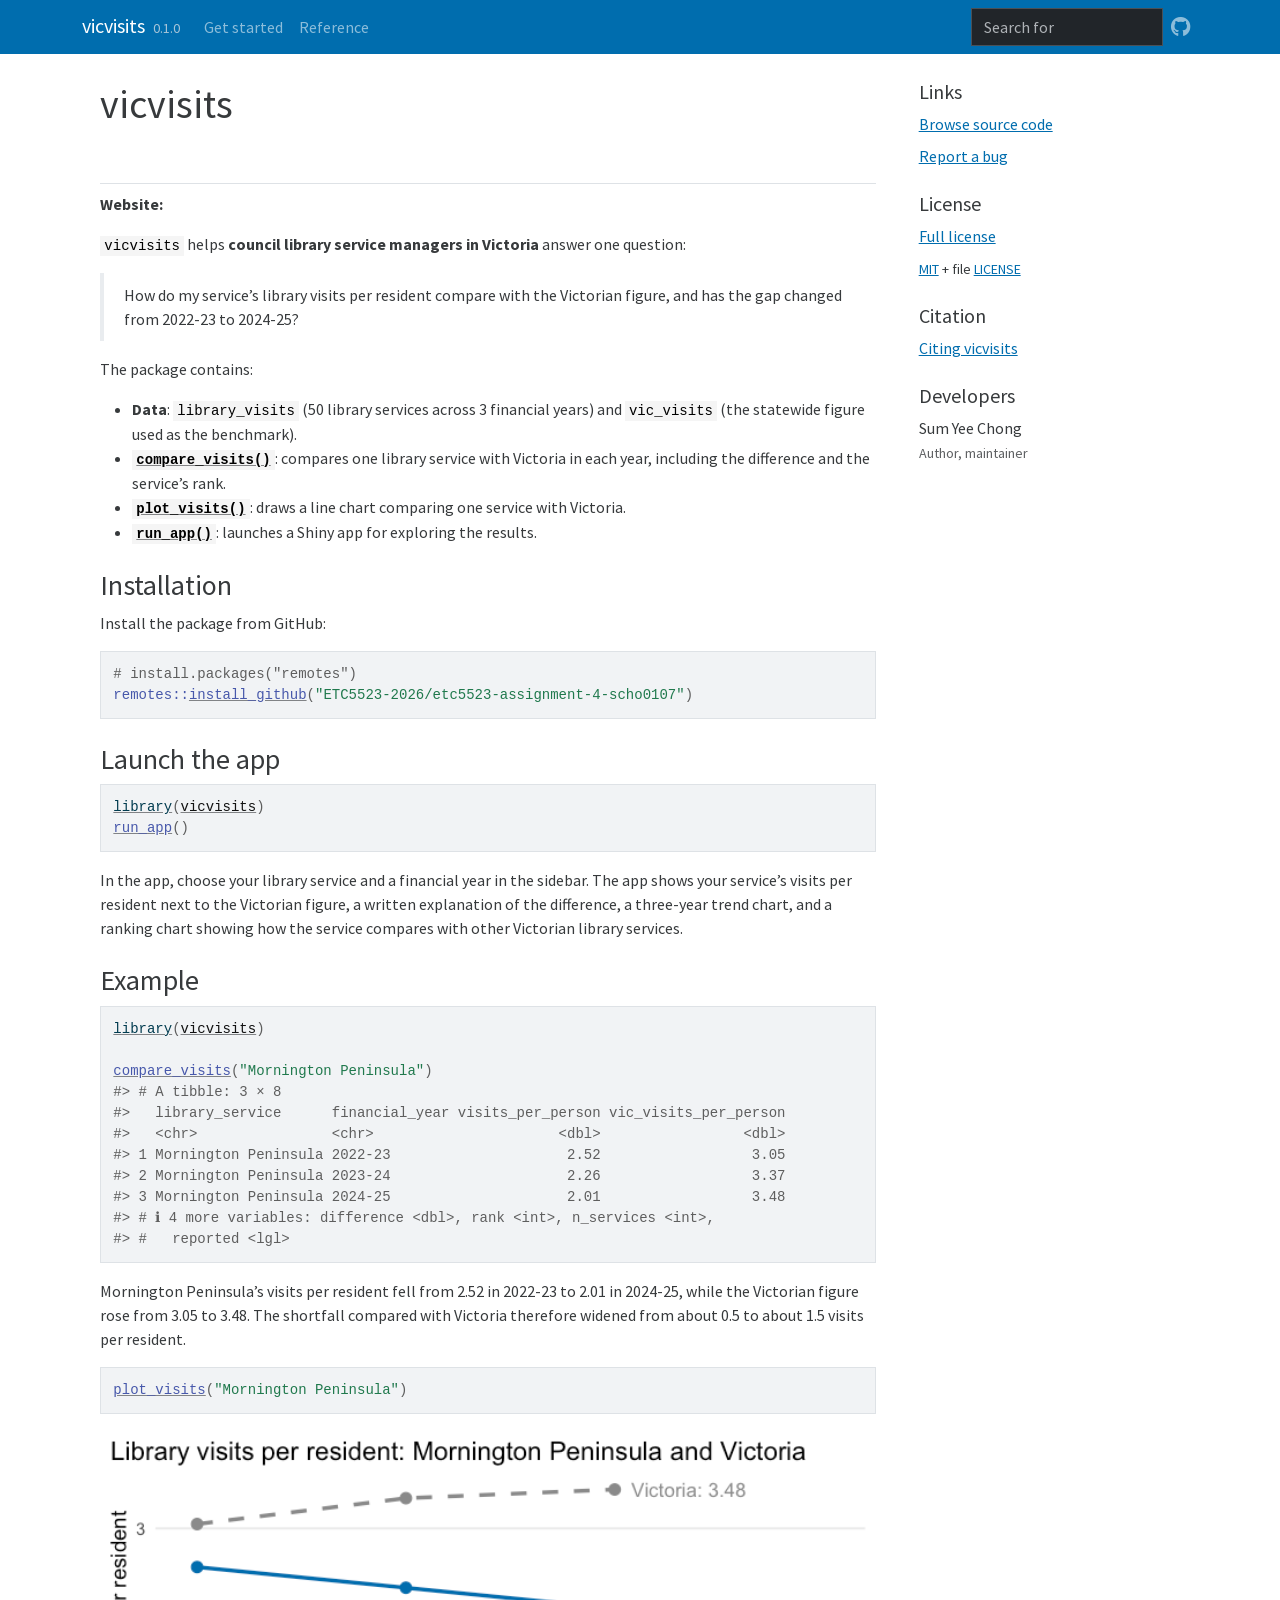
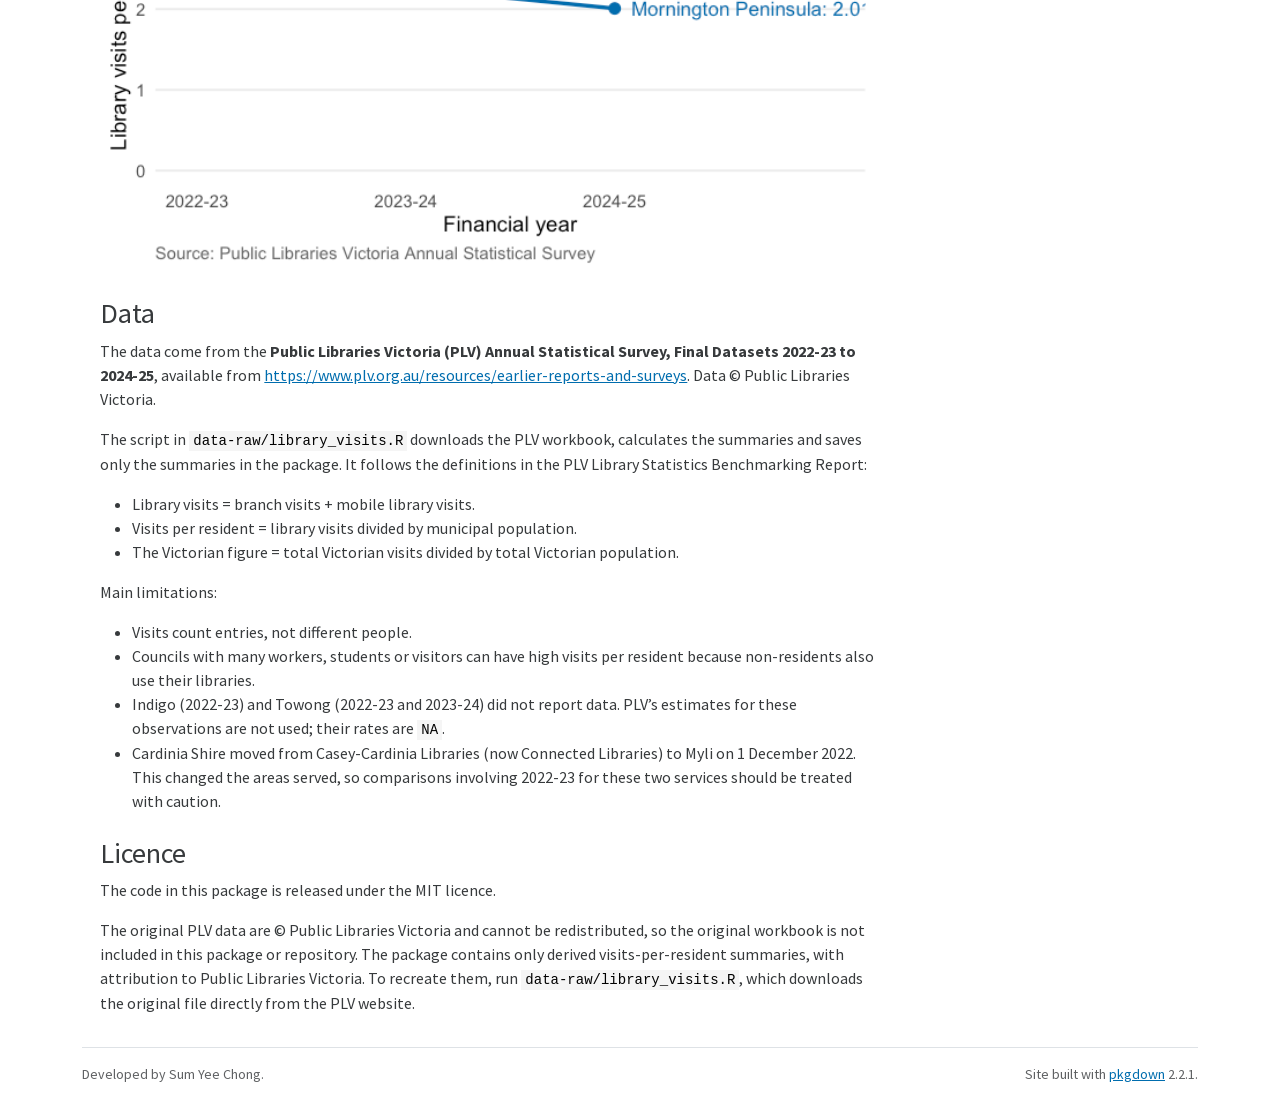
==== docs/index.html @ c09b93eb "Add pkgdown site" ====
<!DOCTYPE html>
<!-- Generated by pkgdown: do not edit by hand --><html lang="en">
<head>
<meta http-equiv="Content-Type" content="text/html; charset=UTF-8">
<meta charset="utf-8">
<meta http-equiv="X-UA-Compatible" content="IE=edge">
<meta name="viewport" content="width=device-width, initial-scale=1, shrink-to-fit=no">
<title>Compare Victorian Public Library Visits per Resident • vicvisits</title>
<script src="deps/jquery-3.6.0/jquery-3.6.0.min.js"></script><meta name="viewport" content="width=device-width, initial-scale=1, shrink-to-fit=no">
<link href="deps/bootstrap-5.3.8/bootstrap.min.css" rel="stylesheet">
<script src="deps/bootstrap-5.3.8/bootstrap.bundle.min.js"></script><link href="deps/font-awesome-6.5.2/css/all.min.css" rel="stylesheet">
<link href="deps/font-awesome-6.5.2/css/v4-shims.min.css" rel="stylesheet">
<script src="deps/headroom-0.11.0/headroom.min.js"></script><script src="deps/headroom-0.11.0/jQuery.headroom.min.js"></script><script src="deps/bootstrap-toc-1.0.1/bootstrap-toc.min.js"></script><script src="deps/clipboard.js-2.0.11/clipboard.min.js"></script><script src="deps/search-1.0.0/autocomplete.jquery.min.js"></script><script src="deps/search-1.0.0/fuse.min.js"></script><script src="deps/search-1.0.0/mark.min.js"></script><!-- pkgdown --><script src="pkgdown.js"></script><meta property="og:title" content="Compare Victorian Public Library Visits per Resident">
<meta name="description" content="Provides tools for comparing public library visits per resident across Victorian library services from 2022-23 to 2024-25. Includes data prepared from the Public Libraries Victoria Annual Statistical Survey, functions for comparing library services with statewide benchmarks, and an interactive Shiny application for exploring results.">
<meta property="og:description" content="Provides tools for comparing public library visits per resident across Victorian library services from 2022-23 to 2024-25. Includes data prepared from the Public Libraries Victoria Annual Statistical Survey, functions for comparing library services with statewide benchmarks, and an interactive Shiny application for exploring results.">
</head>
<body>
    <a href="#main" class="visually-hidden-focusable">Skip to contents</a>


    <nav class="navbar navbar-expand-lg fixed-top bg-primary" data-bs-theme="dark" aria-label="Site navigation"><div class="container">

    <a class="navbar-brand me-2" href="index.html">vicvisits</a>

    <small class="nav-text text-muted me-auto" data-bs-toggle="tooltip" data-bs-placement="bottom" title="">0.1.0</small>


    <button class="navbar-toggler" type="button" data-bs-toggle="collapse" data-bs-target="#navbar" aria-controls="navbar" aria-expanded="false" aria-label="Toggle navigation">
      <span class="navbar-toggler-icon"></span>
    </button>

    <div id="navbar" class="collapse navbar-collapse ms-3">
      <ul class="navbar-nav me-auto">
<li class="nav-item"><a class="nav-link" href="articles/vicvisits.html">Get started</a></li>
<li class="nav-item"><a class="nav-link" href="reference/index.html">Reference</a></li>
      </ul>
<ul class="navbar-nav">
<li class="nav-item"><form class="form-inline" role="search">
 <input class="form-control" type="search" name="search-input" id="search-input" autocomplete="off" aria-label="Search site" placeholder="Search for" data-search-index="search.json">
</form></li>
<li class="nav-item"><a class="external-link nav-link" href="https://github.com/ETC5523-2026/etc5523-assignment-4-scho0107/" aria-label="GitHub"><span class="fa fab fa-github fa-lg"></span></a></li>
      </ul>
</div>


  </div>
</nav><div class="container template-home">
<div class="row">
  <main id="main" class="col-md-9"><div class="section level1">
<div class="page-header"><h1 id="vicvisits">vicvisits<a class="anchor" aria-label="anchor" href="#vicvisits"></a>
</h1></div>
<p><strong>Website:</strong></p>
<p><code>vicvisits</code> helps <strong>council library service managers in Victoria</strong> answer one question:</p>
<blockquote>
<p>How do my service’s library visits per resident compare with the Victorian figure, and has the gap changed from 2022-23 to 2024-25?</p>
</blockquote>
<p>The package contains:</p>
<ul>
<li>
<strong>Data</strong>: <code>library_visits</code> (50 library services across 3 financial years) and <code>vic_visits</code> (the statewide figure used as the benchmark).</li>
<li>
<strong><code><a href="reference/compare_visits.html">compare_visits()</a></code></strong>: compares one library service with Victoria in each year, including the difference and the service’s rank.</li>
<li>
<strong><code><a href="reference/plot_visits.html">plot_visits()</a></code></strong>: draws a line chart comparing one service with Victoria.</li>
<li>
<strong><code><a href="reference/run_app.html">run_app()</a></code></strong>: launches a Shiny app for exploring the results.</li>
</ul>
<div class="section level2">
<h2 id="installation">Installation<a class="anchor" aria-label="anchor" href="#installation"></a>
</h2>
<p>Install the package from GitHub:</p>
<div class="sourceCode" id="cb1"><pre class="downlit sourceCode r">
<code class="sourceCode R"><span><span class="co"># install.packages("remotes")</span></span>
<span><span class="fu">remotes</span><span class="fu">::</span><span class="fu"><a href="https://remotes.r-lib.org/reference/install_github.html" class="external-link">install_github</a></span><span class="op">(</span><span class="st">"ETC5523-2026/etc5523-assignment-4-scho0107"</span><span class="op">)</span></span></code></pre></div>
</div>
<div class="section level2">
<h2 id="launch-the-app">Launch the app<a class="anchor" aria-label="anchor" href="#launch-the-app"></a>
</h2>
<div class="sourceCode" id="cb2"><pre class="downlit sourceCode r">
<code class="sourceCode R"><span><span class="kw"><a href="https://rdrr.io/r/base/library.html" class="external-link">library</a></span><span class="op">(</span><span class="va"><a href="https://github.com/ETC5523-2026/etc5523-assignment-4-scho0107" class="external-link">vicvisits</a></span><span class="op">)</span></span>
<span><span class="fu"><a href="reference/run_app.html">run_app</a></span><span class="op">(</span><span class="op">)</span></span></code></pre></div>
<p>In the app, choose your library service and a financial year in the sidebar. The app shows your service’s visits per resident next to the Victorian figure, a written explanation of the difference, a three-year trend chart, and a ranking chart showing how the service compares with other Victorian library services.</p>
</div>
<div class="section level2">
<h2 id="example">Example<a class="anchor" aria-label="anchor" href="#example"></a>
</h2>
<div class="sourceCode" id="cb3"><pre class="downlit sourceCode r">
<code class="sourceCode R"><span><span class="kw"><a href="https://rdrr.io/r/base/library.html" class="external-link">library</a></span><span class="op">(</span><span class="va"><a href="https://github.com/ETC5523-2026/etc5523-assignment-4-scho0107" class="external-link">vicvisits</a></span><span class="op">)</span></span>
<span></span>
<span><span class="fu"><a href="reference/compare_visits.html">compare_visits</a></span><span class="op">(</span><span class="st">"Mornington Peninsula"</span><span class="op">)</span></span>
<span><span class="co">#&gt; # A tibble: 3 × 8</span></span>
<span><span class="co">#&gt;   library_service      financial_year visits_per_person vic_visits_per_person</span></span>
<span><span class="co">#&gt;   &lt;chr&gt;                &lt;chr&gt;                      &lt;dbl&gt;                 &lt;dbl&gt;</span></span>
<span><span class="co">#&gt; 1 Mornington Peninsula 2022-23                     2.52                  3.05</span></span>
<span><span class="co">#&gt; 2 Mornington Peninsula 2023-24                     2.26                  3.37</span></span>
<span><span class="co">#&gt; 3 Mornington Peninsula 2024-25                     2.01                  3.48</span></span>
<span><span class="co">#&gt; # ℹ 4 more variables: difference &lt;dbl&gt;, rank &lt;int&gt;, n_services &lt;int&gt;,</span></span>
<span><span class="co">#&gt; #   reported &lt;lgl&gt;</span></span></code></pre></div>
<p>Mornington Peninsula’s visits per resident fell from 2.52 in 2022-23 to 2.01 in 2024-25, while the Victorian figure rose from 3.05 to 3.48. The shortfall compared with Victoria therefore widened from about 0.5 to about 1.5 visits per resident.</p>
<div class="sourceCode" id="cb4"><pre class="downlit sourceCode r">
<code class="sourceCode R"><span><span class="fu"><a href="reference/plot_visits.html">plot_visits</a></span><span class="op">(</span><span class="st">"Mornington Peninsula"</span><span class="op">)</span></span></code></pre></div>
<p><img src="reference/figures/README-plot-1.png" alt="Line chart of library visits per resident for Mornington Peninsula and Victoria, 2022-23 to 2024-25." width="100%"></p>
</div>
<div class="section level2">
<h2 id="data">Data<a class="anchor" aria-label="anchor" href="#data"></a>
</h2>
<p>The data come from the <strong>Public Libraries Victoria (PLV) Annual Statistical Survey, Final Datasets 2022-23 to 2024-25</strong>, available from <a href="https://www.plv.org.au/resources/earlier-reports-and-surveys" class="external-link uri">https://www.plv.org.au/resources/earlier-reports-and-surveys</a>. Data © Public Libraries Victoria.</p>
<p>The script in <code>data-raw/library_visits.R</code> downloads the PLV workbook, calculates the summaries and saves only the summaries in the package. It follows the definitions in the PLV Library Statistics Benchmarking Report:</p>
<ul>
<li>Library visits = branch visits + mobile library visits.</li>
<li>Visits per resident = library visits divided by municipal population.</li>
<li>The Victorian figure = total Victorian visits divided by total Victorian population.</li>
</ul>
<p>Main limitations:</p>
<ul>
<li>Visits count entries, not different people.</li>
<li>Councils with many workers, students or visitors can have high visits per resident because non-residents also use their libraries.</li>
<li>Indigo (2022-23) and Towong (2022-23 and 2023-24) did not report data. PLV’s estimates for these observations are not used; their rates are <code>NA</code>.</li>
<li>Cardinia Shire moved from Casey-Cardinia Libraries (now Connected Libraries) to Myli on 1 December 2022. This changed the areas served, so comparisons involving 2022-23 for these two services should be treated with caution.</li>
</ul>
</div>
<div class="section level2">
<h2 id="licence">Licence<a class="anchor" aria-label="anchor" href="#licence"></a>
</h2>
<p>The code in this package is released under the MIT licence.</p>
<p>The original PLV data are © Public Libraries Victoria and cannot be redistributed, so the original workbook is not included in this package or repository. The package contains only derived visits-per-resident summaries, with attribution to Public Libraries Victoria. To recreate them, run <code>data-raw/library_visits.R</code>, which downloads the original file directly from the PLV website.</p>
</div>
</div>
  </main><aside class="col-md-3"><div class="links">
<h2 data-toc-skip>Links</h2>
<ul class="list-unstyled">
<li><a href="https://github.com/ETC5523-2026/etc5523-assignment-4-scho0107/" class="external-link">Browse source code</a></li>
<li><a href="https://github.com/ETC5523-2026/etc5523-assignment-4-scho0107/issues" class="external-link">Report a bug</a></li>
</ul>
</div>

<div class="license">
<h2 data-toc-skip>License</h2>
<ul class="list-unstyled">
<li><a href="LICENSE.html">Full license</a></li>
<li><small><a href="https://opensource.org/licenses/mit-license.php" class="external-link">MIT</a> + file <a href="LICENSE-text.html">LICENSE</a></small></li>
</ul>
</div>


<div class="citation">
<h2 data-toc-skip>Citation</h2>
<ul class="list-unstyled">
<li><a href="authors.html#citation">Citing vicvisits</a></li>
</ul>
</div>

<div class="developers">
<h2 data-toc-skip>Developers</h2>
<ul class="list-unstyled">
<li>Sum Yee Chong <br><small class="roles"> Author, maintainer </small>   </li>
</ul>
</div>



  </aside>
</div>


    <footer><div class="pkgdown-footer-left">
  <p>Developed by Sum Yee Chong.</p>
</div>

<div class="pkgdown-footer-right">
  <p>Site built with <a href="https://pkgdown.r-lib.org/" class="external-link">pkgdown</a> 2.2.1.</p>
</div>

    </footer>
</div>





  </body>
</html>
---- docs/deps/font-awesome-6.5.2/css/v4-shims.min.css ----
/*!
 * Font Awesome Free 6.5.2 by @fontawesome - https://fontawesome.com
 * License - https://fontawesome.com/license/free (Icons: CC BY 4.0, Fonts: SIL OFL 1.1, Code: MIT License)
 * Copyright 2024 Fonticons, Inc.
 */
.fa.fa-glass:before{content:"\f000"}.fa.fa-envelope-o{font-family:"Font Awesome 6 Free";font-weight:400}.fa.fa-envelope-o:before{content:"\f0e0"}.fa.fa-star-o{font-family:"Font Awesome 6 Free";font-weight:400}.fa.fa-star-o:before{content:"\f005"}.fa.fa-close:before,.fa.fa-remove:before{content:"\f00d"}.fa.fa-gear:before{content:"\f013"}.fa.fa-trash-o{font-family:"Font Awesome 6 Free";font-weight:400}.fa.fa-trash-o:before{content:"\f2ed"}.fa.fa-home:before{content:"\f015"}.fa.fa-file-o{font-family:"Font Awesome 6 Free";font-weight:400}.fa.fa-file-o:before{content:"\f15b"}.fa.fa-clock-o{font-family:"Font Awesome 6 Free";font-weight:400}.fa.fa-clock-o:before{content:"\f017"}.fa.fa-arrow-circle-o-down{font-family:"Font Awesome 6 Free";font-weight:400}.fa.fa-arrow-circle-o-down:before{content:"\f358"}.fa.fa-arrow-circle-o-up{font-family:"Font Awesome 6 Free";font-weight:400}.fa.fa-arrow-circle-o-up:before{content:"\f35b"}.fa.fa-play-circle-o{font-family:"Font Awesome 6 Free";font-weight:400}.fa.fa-play-circle-o:before{content:"\f144"}.fa.fa-repeat:before,.fa.fa-rotate-right:before{content:"\f01e"}.fa.fa-refresh:before{content:"\f021"}.fa.fa-list-alt{font-family:"Font Awesome 6 Free";font-weight:400}.fa.fa-list-alt:before{content:"\f022"}.fa.fa-dedent:before{content:"\f03b"}.fa.fa-video-camera:before{content:"\f03d"}.fa.fa-picture-o{font-family:"Font Awesome 6 Free";font-weight:400}.fa.fa-picture-o:before{content:"\f03e"}.fa.fa-photo{font-family:"Font Awesome 6 Free";font-weight:400}.fa.fa-photo:before{content:"\f03e"}.fa.fa-image{font-family:"Font Awesome 6 Free";font-weight:400}.fa.fa-image:before{content:"\f03e"}.fa.fa-map-marker:before{content:"\f3c5"}.fa.fa-pencil-square-o{font-family:"Font Awesome 6 Free";font-weight:400}.fa.fa-pencil-square-o:before{content:"\f044"}.fa.fa-edit{font-family:"Font Awesome 6 Free";font-weight:400}.fa.fa-edit:before{content:"\f044"}.fa.fa-share-square-o:before{content:"\f14d"}.fa.fa-check-square-o{font-family:"Font Awesome 6 Free";font-weight:400}.fa.fa-check-square-o:before{content:"\f14a"}.fa.fa-arrows:before{content:"\f0b2"}.fa.fa-times-circle-o{font-family:"Font Awesome 6 Free";font-weight:400}.fa.fa-times-circle-o:before{content:"\f057"}.fa.fa-check-circle-o{font-family:"Font Awesome 6 Free";font-weight:400}.fa.fa-check-circle-o:before{content:"\f058"}.fa.fa-mail-forward:before{content:"\f064"}.fa.fa-expand:before{content:"\f424"}.fa.fa-compress:before{content:"\f422"}.fa.fa-eye,.fa.fa-eye-slash{font-family:"Font Awesome 6 Free";font-weight:400}.fa.fa-warning:before{content:"\f071"}.fa.fa-calendar:before{content:"\f073"}.fa.fa-arrows-v:before{content:"\f338"}.fa.fa-arrows-h:before{content:"\f337"}.fa.fa-bar-chart-o:before,.fa.fa-bar-chart:before{content:"\e0e3"}.fa.fa-twitter-square{font-family:"Font Awesome 6 Brands";font-weight:400}.fa.fa-twitter-square:before{content:"\f081"}.fa.fa-facebook-square{font-family:"Font Awesome 6 Brands";font-weight:400}.fa.fa-facebook-square:before{content:"\f082"}.fa.fa-gears:before{content:"\f085"}.fa.fa-thumbs-o-up{font-family:"Font Awesome 6 Free";font-weight:400}.fa.fa-thumbs-o-up:before{content:"\f164"}.fa.fa-thumbs-o-down{font-family:"Font Awesome 6 Free";font-weight:400}.fa.fa-thumbs-o-down:before{content:"\f165"}.fa.fa-heart-o{font-family:"Font Awesome 6 Free";font-weight:400}.fa.fa-heart-o:before{content:"\f004"}.fa.fa-sign-out:before{content:"\f2f5"}.fa.fa-linkedin-square{font-family:"Font Awesome 6 Brands";font-weight:400}.fa.fa-linkedin-square:before{content:"\f08c"}.fa.fa-thumb-tack:before{content:"\f08d"}.fa.fa-external-link:before{content:"\f35d"}.fa.fa-sign-in:before{content:"\f2f6"}.fa.fa-github-square{font-family:"Font Awesome 6 Brands";font-weight:400}.fa.fa-github-square:before{content:"\f092"}.fa.fa-lemon-o{font-family:"Font Awesome 6 Free";font-weight:400}.fa.fa-lemon-o:before{content:"\f094"}.fa.fa-square-o{font-family:"Font Awesome 6 Free";font-weight:400}.fa.fa-square-o:before{content:"\f0c8"}.fa.fa-bookmark-o{font-family:"Font Awesome 6 Free";font-weight:400}.fa.fa-bookmark-o:before{content:"\f02e"}.fa.fa-facebook,.fa.fa-twitter{font-family:"Font Awesome 6 Brands";font-weight:400}.fa.fa-facebook:before{content:"\f39e"}.fa.fa-facebook-f{font-family:"Font Awesome 6 Brands";font-weight:400}.fa.fa-facebook-f:before{content:"\f39e"}.fa.fa-github{font-family:"Font Awesome 6 Brands";font-weight:400}.fa.fa-credit-card{font-family:"Font Awesome 6 Free";font-weight:400}.fa.fa-feed:before{content:"\f09e"}.fa.fa-hdd-o{font-family:"Font Awesome 6 Free";font-weight:400}.fa.fa-hdd-o:before{content:"\f0a0"}.fa.fa-hand-o-right{font-family:"Font Awesome 6 Free";font-weight:400}.fa.fa-hand-o-right:before{content:"\f0a4"}.fa.fa-hand-o-left{font-family:"Font Awesome 6 Free";font-weight:400}.fa.fa-hand-o-left:before{content:"\f0a5"}.fa.fa-hand-o-up{font-family:"Font Awesome 6 Free";font-weight:400}.fa.fa-hand-o-up:before{content:"\f0a6"}.fa.fa-hand-o-down{font-family:"Font Awesome 6 Free";font-weight:400}.fa.fa-hand-o-down:before{content:"\f0a7"}.fa.fa-globe:before{content:"\f57d"}.fa.fa-tasks:before{content:"\f828"}.fa.fa-arrows-alt:before{content:"\f31e"}.fa.fa-group:before{content:"\f0c0"}.fa.fa-chain:before{content:"\f0c1"}.fa.fa-cut:before{content:"\f0c4"}.fa.fa-files-o{font-family:"Font Awesome 6 Free";font-weight:400}.fa.fa-files-o:before{content:"\f0c5"}.fa.fa-floppy-o{font-family:"Font Awesome 6 Free";font-weight:400}.fa.fa-floppy-o:before{content:"\f0c7"}.fa.fa-save{font-family:"Font Awesome 6 Free";font-weight:400}.fa.fa-save:before{content:"\f0c7"}.fa.fa-navicon:before,.fa.fa-reorder:before{content:"\f0c9"}.fa.fa-magic:before{content:"\e2ca"}.fa.fa-pinterest,.fa.fa-pinterest-square{font-family:"Font Awesome 6 Brands";font-weight:400}.fa.fa-pinterest-square:before{content:"\f0d3"}.fa.fa-google-plus-square{font-family:"Font Awesome 6 Brands";font-weight:400}.fa.fa-google-plus-square:before{content:"\f0d4"}.fa.fa-google-plus{font-family:"Font Awesome 6 Brands";font-weight:400}.fa.fa-google-plus:before{content:"\f0d5"}.fa.fa-money:before{content:"\f3d1"}.fa.fa-unsorted:before{content:"\f0dc"}.fa.fa-sort-desc:before{content:"\f0dd"}.fa.fa-sort-asc:before{content:"\f0de"}.fa.fa-linkedin{font-family:"Font Awesome 6 Brands";font-weight:400}.fa.fa-linkedin:before{content:"\f0e1"}.fa.fa-rotate-left:before{content:"\f0e2"}.fa.fa-legal:before{content:"\f0e3"}.fa.fa-dashboard:before,.fa.fa-tachometer:before{content:"\f625"}.fa.fa-comment-o{font-family:"Font Awesome 6 Free";font-weight:400}.fa.fa-comment-o:before{content:"\f075"}.fa.fa-comments-o{font-family:"Font Awesome 6 Free";font-weight:400}.fa.fa-comments-o:before{content:"\f086"}.fa.fa-flash:before{content:"\f0e7"}.fa.fa-clipboard:before{content:"\f0ea"}.fa.fa-lightbulb-o{font-family:"Font Awesome 6 Free";font-weight:400}.fa.fa-lightbulb-o:before{content:"\f0eb"}.fa.fa-exchange:before{content:"\f362"}.fa.fa-cloud-download:before{content:"\f0ed"}.fa.fa-cloud-upload:before{content:"\f0ee"}.fa.fa-bell-o{font-family:"Font Awesome 6 Free";font-weight:400}.fa.fa-bell-o:before{content:"\f0f3"}.fa.fa-cutlery:before{content:"\f2e7"}.fa.fa-file-text-o{font-family:"Font Awesome 6 Free";font-weight:400}.fa.fa-file-text-o:before{content:"\f15c"}.fa.fa-building-o{font-family:"Font Awesome 6 Free";font-weight:400}.fa.fa-building-o:before{content:"\f1ad"}.fa.fa-hospital-o{font-family:"Font Awesome 6 Free";font-weight:400}.fa.fa-hospital-o:before{content:"\f0f8"}.fa.fa-tablet:before{content:"\f3fa"}.fa.fa-mobile-phone:before,.fa.fa-mobile:before{content:"\f3cd"}.fa.fa-circle-o{font-family:"Font Awesome 6 Free";font-weight:400}.fa.fa-circle-o:before{content:"\f111"}.fa.fa-mail-reply:before{content:"\f3e5"}.fa.fa-github-alt{font-family:"Font Awesome 6 Brands";font-weight:400}.fa.fa-folder-o{font-family:"Font Awesome 6 Free";font-weight:400}.fa.fa-folder-o:before{content:"\f07b"}.fa.fa-folder-open-o{font-family:"Font Awesome 6 Free";font-weight:400}.fa.fa-folder-open-o:before{content:"\f07c"}.fa.fa-smile-o{font-family:"Font Awesome 6 Free";font-weight:400}.fa.fa-smile-o:before{content:"\f118"}.fa.fa-frown-o{font-family:"Font Awesome 6 Free";font-weight:400}.fa.fa-frown-o:before{content:"\f119"}.fa.fa-meh-o{font-family:"Font Awesome 6 Free";font-weight:400}.fa.fa-meh-o:before{content:"\f11a"}.fa.fa-keyboard-o{font-family:"Font Awesome 6 Free";font-weight:400}.fa.fa-keyboard-o:before{content:"\f11c"}.fa.fa-flag-o{font-family:"Font Awesome 6 Free";font-weight:400}.fa.fa-flag-o:before{content:"\f024"}.fa.fa-mail-reply-all:before{content:"\f122"}.fa.fa-star-half-o{font-family:"Font Awesome 6 Free";font-weight:400}.fa.fa-star-half-o:before{content:"\f5c0"}.fa.fa-star-half-empty{font-family:"Font Awesome 6 Free";font-weight:400}.fa.fa-star-half-empty:before{content:"\f5c0"}.fa.fa-star-half-full{font-family:"Font Awesome 6 Free";font-weight:400}.fa.fa-star-half-full:before{content:"\f5c0"}.fa.fa-code-fork:before{content:"\f126"}.fa.fa-chain-broken:before,.fa.fa-unlink:before{content:"\f127"}.fa.fa-calendar-o{font-family:"Font Awesome 6 Free";font-weight:400}.fa.fa-calendar-o:before{content:"\f133"}.fa.fa-css3,.fa.fa-html5,.fa.fa-maxcdn{font-family:"Font Awesome 6 Brands";font-weight:400}.fa.fa-unlock-alt:before{content:"\f09c"}.fa.fa-minus-square-o{font-family:"Font Awesome 6 Free";font-weight:400}.fa.fa-minus-square-o:before{content:"\f146"}.fa.fa-level-up:before{content:"\f3bf"}.fa.fa-level-down:before{content:"\f3be"}.fa.fa-pencil-square:before{content:"\f14b"}.fa.fa-external-link-square:before{content:"\f360"}.fa.fa-compass{font-family:"Font Awesome 6 Free";font-weight:400}.fa.fa-caret-square-o-down{font-family:"Font Awesome 6 Free";font-weight:400}.fa.fa-caret-square-o-down:before{content:"\f150"}.fa.fa-toggle-down{font-family:"Font Awesome 6 Free";font-weight:400}.fa.fa-toggle-down:before{content:"\f150"}.fa.fa-caret-square-o-up{font-family:"Font Awesome 6 Free";font-weight:400}.fa.fa-caret-square-o-up:before{content:"\f151"}.fa.fa-toggle-up{font-family:"Font Awesome 6 Free";font-weight:400}.fa.fa-toggle-up:before{content:"\f151"}.fa.fa-caret-square-o-right{font-family:"Font Awesome 6 Free";font-weight:400}.fa.fa-caret-square-o-right:before{content:"\f152"}.fa.fa-toggle-right{font-family:"Font Awesome 6 Free";font-weight:400}.fa.fa-toggle-right:before{content:"\f152"}.fa.fa-eur:before,.fa.fa-euro:before{content:"\f153"}.fa.fa-gbp:before{content:"\f154"}.fa.fa-dollar:before,.fa.fa-usd:before{content:"\24"}.fa.fa-inr:before,.fa.fa-rupee:before{content:"\e1bc"}.fa.fa-cny:before,.fa.fa-jpy:before,.fa.fa-rmb:before,.fa.fa-yen:before{content:"\f157"}.fa.fa-rouble:before,.fa.fa-rub:before,.fa.fa-ruble:before{content:"\f158"}.fa.fa-krw:before,.fa.fa-won:before{content:"\f159"}.fa.fa-bitcoin,.fa.fa-btc{font-family:"Font Awesome 6 Brands";font-weight:400}.fa.fa-bitcoin:before{content:"\f15a"}.fa.fa-file-text:before{content:"\f15c"}.fa.fa-sort-alpha-asc:before{content:"\f15d"}.fa.fa-sort-alpha-desc:before{content:"\f881"}.fa.fa-sort-amount-asc:before{content:"\f884"}.fa.fa-sort-amount-desc:before{content:"\f160"}.fa.fa-sort-numeric-asc:before{content:"\f162"}.fa.fa-sort-numeric-desc:before{content:"\f886"}.fa.fa-youtube-square{font-family:"Font Awesome 6 Brands";font-weight:400}.fa.fa-youtube-square:before{content:"\f431"}.fa.fa-xing,.fa.fa-xing-square,.fa.fa-youtube{font-family:"Font Awesome 6 Brands";font-weight:400}.fa.fa-xing-square:before{content:"\f169"}.fa.fa-youtube-play{font-family:"Font Awesome 6 Brands";font-weight:400}.fa.fa-youtube-play:before{content:"\f167"}.fa.fa-adn,.fa.fa-bitbucket,.fa.fa-bitbucket-square,.fa.fa-dropbox,.fa.fa-flickr,.fa.fa-instagram,.fa.fa-stack-overflow{font-family:"Font Awesome 6 Brands";font-weight:400}.fa.fa-bitbucket-square:before{content:"\f171"}.fa.fa-tumblr,.fa.fa-tumblr-square{font-family:"Font Awesome 6 Brands";font-weight:400}.fa.fa-tumblr-square:before{content:"\f174"}.fa.fa-long-arrow-down:before{content:"\f309"}.fa.fa-long-arrow-up:before{content:"\f30c"}.fa.fa-long-arrow-left:before{content:"\f30a"}.fa.fa-long-arrow-right:before{content:"\f30b"}.fa.fa-android,.fa.fa-apple,.fa.fa-dribbble,.fa.fa-foursquare,.fa.fa-gittip,.fa.fa-gratipay,.fa.fa-linux,.fa.fa-skype,.fa.fa-trello,.fa.fa-windows{font-family:"Font Awesome 6 Brands";font-weight:400}.fa.fa-gittip:before{content:"\f184"}.fa.fa-sun-o{font-family:"Font Awesome 6 Free";font-weight:400}.fa.fa-sun-o:before{content:"\f185"}.fa.fa-moon-o{font-family:"Font Awesome 6 Free";font-weight:400}.fa.fa-moon-o:before{content:"\f186"}.fa.fa-pagelines,.fa.fa-renren,.fa.fa-stack-exchange,.fa.fa-vk,.fa.fa-weibo{font-family:"Font Awesome 6 Brands";font-weight:400}.fa.fa-arrow-circle-o-right{font-family:"Font Awesome 6 Free";font-weight:400}.fa.fa-arrow-circle-o-right:before{content:"\f35a"}.fa.fa-arrow-circle-o-left{font-family:"Font Awesome 6 Free";font-weight:400}.fa.fa-arrow-circle-o-left:before{content:"\f359"}.fa.fa-caret-square-o-left{font-family:"Font Awesome 6 Free";font-weight:400}.fa.fa-caret-square-o-left:before{content:"\f191"}.fa.fa-toggle-left{font-family:"Font Awesome 6 Free";font-weight:400}.fa.fa-toggle-left:before{content:"\f191"}.fa.fa-dot-circle-o{font-family:"Font Awesome 6 Free";font-weight:400}.fa.fa-dot-circle-o:before{content:"\f192"}.fa.fa-vimeo-square{font-family:"Font Awesome 6 Brands";font-weight:400}.fa.fa-vimeo-square:before{content:"\f194"}.fa.fa-try:before,.fa.fa-turkish-lira:before{content:"\e2bb"}.fa.fa-plus-square-o{font-family:"Font Awesome 6 Free";font-weight:400}.fa.fa-plus-square-o:before{content:"\f0fe"}.fa.fa-openid,.fa.fa-slack,.fa.fa-wordpress{font-family:"Font Awesome 6 Brands";font-weight:400}.fa.fa-bank:before,.fa.fa-institution:before{content:"\f19c"}.fa.fa-mortar-board:before{content:"\f19d"}.fa.fa-google,.fa.fa-reddit,.fa.fa-reddit-square,.fa.fa-yahoo{font-family:"Font Awesome 6 Brands";font-weight:400}.fa.fa-reddit-square:before{content:"\f1a2"}.fa.fa-behance,.fa.fa-behance-square,.fa.fa-delicious,.fa.fa-digg,.fa.fa-drupal,.fa.fa-joomla,.fa.fa-pied-piper-alt,.fa.fa-pied-piper-pp,.fa.fa-stumbleupon,.fa.fa-stumbleupon-circle{font-family:"Font Awesome 6 Brands";font-weight:400}.fa.fa-behance-square:before{content:"\f1b5"}.fa.fa-steam,.fa.fa-steam-square{font-family:"Font Awesome 6 Brands";font-weight:400}.fa.fa-steam-square:before{content:"\f1b7"}.fa.fa-automobile:before{content:"\f1b9"}.fa.fa-cab:before{content:"\f1ba"}.fa.fa-deviantart,.fa.fa-soundcloud,.fa.fa-spotify{font-family:"Font Awesome 6 Brands";font-weight:400}.fa.fa-file-pdf-o{font-family:"Font Awesome 6 Free";font-weight:400}.fa.fa-file-pdf-o:before{content:"\f1c1"}.fa.fa-file-word-o{font-family:"Font Awesome 6 Free";font-weight:400}.fa.fa-file-word-o:before{content:"\f1c2"}.fa.fa-file-excel-o{font-family:"Font Awesome 6 Free";font-weight:400}.fa.fa-file-excel-o:before{content:"\f1c3"}.fa.fa-file-powerpoint-o{font-family:"Font Awesome 6 Free";font-weight:400}.fa.fa-file-powerpoint-o:before{content:"\f1c4"}.fa.fa-file-image-o{font-family:"Font Awesome 6 Free";font-weight:400}.fa.fa-file-image-o:before{content:"\f1c5"}.fa.fa-file-photo-o{font-family:"Font Awesome 6 Free";font-weight:400}.fa.fa-file-photo-o:before{content:"\f1c5"}.fa.fa-file-picture-o{font-family:"Font Awesome 6 Free";font-weight:400}.fa.fa-file-picture-o:before{content:"\f1c5"}.fa.fa-file-archive-o{font-family:"Font Awesome 6 Free";font-weight:400}.fa.fa-file-archive-o:before{content:"\f1c6"}.fa.fa-file-zip-o{font-family:"Font Awesome 6 Free";font-weight:400}.fa.fa-file-zip-o:before{content:"\f1c6"}.fa.fa-file-audio-o{font-family:"Font Awesome 6 Free";font-weight:400}.fa.fa-file-audio-o:before{content:"\f1c7"}.fa.fa-file-sound-o{font-family:"Font Awesome 6 Free";font-weight:400}.fa.fa-file-sound-o:before{content:"\f1c7"}.fa.fa-file-video-o{font-family:"Font Awesome 6 Free";font-weight:400}.fa.fa-file-video-o:before{content:"\f1c8"}.fa.fa-file-movie-o{font-family:"Font Awesome 6 Free";font-weight:400}.fa.fa-file-movie-o:before{content:"\f1c8"}.fa.fa-file-code-o{font-family:"Font Awesome 6 Free";font-weight:400}.fa.fa-file-code-o:before{content:"\f1c9"}.fa.fa-codepen,.fa.fa-jsfiddle,.fa.fa-vine{font-family:"Font Awesome 6 Brands";font-weight:400}.fa.fa-life-bouy:before,.fa.fa-life-buoy:before,.fa.fa-life-saver:before,.fa.fa-support:before{content:"\f1cd"}.fa.fa-circle-o-notch:before{content:"\f1ce"}.fa.fa-ra,.fa.fa-rebel{font-family:"Font Awesome 6 Brands";font-weight:400}.fa.fa-ra:before{content:"\f1d0"}.fa.fa-resistance{font-family:"Font Awesome 6 Brands";font-weight:400}.fa.fa-resistance:before{content:"\f1d0"}.fa.fa-empire,.fa.fa-ge{font-family:"Font Awesome 6 Brands";font-weight:400}.fa.fa-ge:before{content:"\f1d1"}.fa.fa-git-square{font-family:"Font Awesome 6 Brands";font-weight:400}.fa.fa-git-square:before{content:"\f1d2"}.fa.fa-git,.fa.fa-hacker-news,.fa.fa-y-combinator-square{font-family:"Font Awesome 6 Brands";font-weight:400}.fa.fa-y-combinator-square:before{content:"\f1d4"}.fa.fa-yc-square{font-family:"Font Awesome 6 Brands";font-weight:400}.fa.fa-yc-square:before{content:"\f1d4"}.fa.fa-qq,.fa.fa-tencent-weibo,.fa.fa-wechat,.fa.fa-weixin{font-family:"Font Awesome 6 Brands";font-weight:400}.fa.fa-wechat:before{content:"\f1d7"}.fa.fa-send:before{content:"\f1d8"}.fa.fa-paper-plane-o{font-family:"Font Awesome 6 Free";font-weight:400}.fa.fa-paper-plane-o:before{content:"\f1d8"}.fa.fa-send-o{font-family:"Font Awesome 6 Free";font-weight:400}.fa.fa-send-o:before{content:"\f1d8"}.fa.fa-circle-thin{font-family:"Font Awesome 6 Free";font-weight:400}.fa.fa-circle-thin:before{content:"\f111"}.fa.fa-header:before{content:"\f1dc"}.fa.fa-futbol-o{font-family:"Font Awesome 6 Free";font-weight:400}.fa.fa-futbol-o:before{content:"\f1e3"}.fa.fa-soccer-ball-o{font-family:"Font Awesome 6 Free";font-weight:400}.fa.fa-soccer-ball-o:before{content:"\f1e3"}.fa.fa-slideshare,.fa.fa-twitch,.fa.fa-yelp{font-family:"Font Awesome 6 Brands";font-weight:400}.fa.fa-newspaper-o{font-family:"Font Awesome 6 Free";font-weight:400}.fa.fa-newspaper-o:before{content:"\f1ea"}.fa.fa-cc-amex,.fa.fa-cc-discover,.fa.fa-cc-mastercard,.fa.fa-cc-paypal,.fa.fa-cc-stripe,.fa.fa-cc-visa,.fa.fa-google-wallet,.fa.fa-paypal{font-family:"Font Awesome 6 Brands";font-weight:400}.fa.fa-bell-slash-o{font-family:"Font Awesome 6 Free";font-weight:400}.fa.fa-bell-slash-o:before{content:"\f1f6"}.fa.fa-trash:before{content:"\f2ed"}.fa.fa-copyright{font-family:"Font Awesome 6 Free";font-weight:400}.fa.fa-eyedropper:before{content:"\f1fb"}.fa.fa-area-chart:before{content:"\f1fe"}.fa.fa-pie-chart:before{content:"\f200"}.fa.fa-line-chart:before{content:"\f201"}.fa.fa-lastfm,.fa.fa-lastfm-square{font-family:"Font Awesome 6 Brands";font-weight:400}.fa.fa-lastfm-square:before{content:"\f203"}.fa.fa-angellist,.fa.fa-ioxhost{font-family:"Font Awesome 6 Brands";font-weight:400}.fa.fa-cc{font-family:"Font Awesome 6 Free";font-weight:400}.fa.fa-cc:before{content:"\f20a"}.fa.fa-ils:before,.fa.fa-shekel:before,.fa.fa-sheqel:before{content:"\f20b"}.fa.fa-buysellads,.fa.fa-connectdevelop,.fa.fa-dashcube,.fa.fa-forumbee,.fa.fa-leanpub,.fa.fa-sellsy,.fa.fa-shirtsinbulk,.fa.fa-simplybuilt,.fa.fa-skyatlas{font-family:"Font Awesome 6 Brands";font-weight:400}.fa.fa-diamond{font-family:"Font Awesome 6 Free";font-weight:400}.fa.fa-diamond:before{content:"\f3a5"}.fa.fa-intersex:before,.fa.fa-transgender:before{content:"\f224"}.fa.fa-transgender-alt:before{content:"\f225"}.fa.fa-facebook-official{font-family:"Font Awesome 6 Brands";font-weight:400}.fa.fa-facebook-official:before{content:"\f09a"}.fa.fa-pinterest-p,.fa.fa-whatsapp{font-family:"Font Awesome 6 Brands";font-weight:400}.fa.fa-hotel:before{content:"\f236"}.fa.fa-medium,.fa.fa-viacoin,.fa.fa-y-combinator,.fa.fa-yc{font-family:"Font Awesome 6 Brands";font-weight:400}.fa.fa-yc:before{content:"\f23b"}.fa.fa-expeditedssl,.fa.fa-opencart,.fa.fa-optin-monster{font-family:"Font Awesome 6 Brands";font-weight:400}.fa.fa-battery-4:before,.fa.fa-battery:before{content:"\f240"}.fa.fa-battery-3:before{content:"\f241"}.fa.fa-battery-2:before{content:"\f242"}.fa.fa-battery-1:before{content:"\f243"}.fa.fa-battery-0:before{content:"\f244"}.fa.fa-object-group,.fa.fa-object-ungroup,.fa.fa-sticky-note-o{font-family:"Font Awesome 6 Free";font-weight:400}.fa.fa-sticky-note-o:before{content:"\f249"}.fa.fa-cc-diners-club,.fa.fa-cc-jcb{font-family:"Font Awesome 6 Brands";font-weight:400}.fa.fa-clone{font-family:"Font Awesome 6 Free";font-weight:400}.fa.fa-hourglass-o:before{content:"\f254"}.fa.fa-hourglass-1:before{content:"\f251"}.fa.fa-hourglass-2:before{content:"\f252"}.fa.fa-hourglass-3:before{content:"\f253"}.fa.fa-hand-rock-o{font-family:"Font Awesome 6 Free";font-weight:400}.fa.fa-hand-rock-o:before{content:"\f255"}.fa.fa-hand-grab-o{font-family:"Font Awesome 6 Free";font-weight:400}.fa.fa-hand-grab-o:before{content:"\f255"}.fa.fa-hand-paper-o{font-family:"Font Awesome 6 Free";font-weight:400}.fa.fa-hand-paper-o:before{content:"\f256"}.fa.fa-hand-stop-o{font-family:"Font Awesome 6 Free";font-weight:400}.fa.fa-hand-stop-o:before{content:"\f256"}.fa.fa-hand-scissors-o{font-family:"Font Awesome 6 Free";font-weight:400}.fa.fa-hand-scissors-o:before{content:"\f257"}.fa.fa-hand-lizard-o{font-family:"Font Awesome 6 Free";font-weight:400}.fa.fa-hand-lizard-o:before{content:"\f258"}.fa.fa-hand-spock-o{font-family:"Font Awesome 6 Free";font-weight:400}.fa.fa-hand-spock-o:before{content:"\f259"}.fa.fa-hand-pointer-o{font-family:"Font Awesome 6 Free";font-weight:400}.fa.fa-hand-pointer-o:before{content:"\f25a"}.fa.fa-hand-peace-o{font-family:"Font Awesome 6 Free";font-weight:400}.fa.fa-hand-peace-o:before{content:"\f25b"}.fa.fa-registered{font-family:"Font Awesome 6 Free";font-weight:400}.fa.fa-creative-commons,.fa.fa-gg,.fa.fa-gg-circle,.fa.fa-odnoklassniki,.fa.fa-odnoklassniki-square{font-family:"Font Awesome 6 Brands";font-weight:400}.fa.fa-odnoklassniki-square:before{content:"\f264"}.fa.fa-chrome,.fa.fa-firefox,.fa.fa-get-pocket,.fa.fa-internet-explorer,.fa.fa-opera,.fa.fa-safari,.fa.fa-wikipedia-w{font-family:"Font Awesome 6 Brands";font-weight:400}.fa.fa-television:before{content:"\f26c"}.fa.fa-500px,.fa.fa-amazon,.fa.fa-contao{font-family:"Font Awesome 6 Brands";font-weight:400}.fa.fa-calendar-plus-o{font-family:"Font Awesome 6 Free";font-weight:400}.fa.fa-calendar-plus-o:before{content:"\f271"}.fa.fa-calendar-minus-o{font-family:"Font Awesome 6 Free";font-weight:400}.fa.fa-calendar-minus-o:before{content:"\f272"}.fa.fa-calendar-times-o{font-family:"Font Awesome 6 Free";font-weight:400}.fa.fa-calendar-times-o:before{content:"\f273"}.fa.fa-calendar-check-o{font-family:"Font Awesome 6 Free";font-weight:400}.fa.fa-calendar-check-o:before{content:"\f274"}.fa.fa-map-o{font-family:"Font Awesome 6 Free";font-weight:400}.fa.fa-map-o:before{content:"\f279"}.fa.fa-commenting:before{content:"\f4ad"}.fa.fa-commenting-o{font-family:"Font Awesome 6 Free";font-weight:400}.fa.fa-commenting-o:before{content:"\f4ad"}.fa.fa-houzz,.fa.fa-vimeo{font-family:"Font Awesome 6 Brands";font-weight:400}.fa.fa-vimeo:before{content:"\f27d"}.fa.fa-black-tie,.fa.fa-edge,.fa.fa-fonticons,.fa.fa-reddit-alien{font-family:"Font Awesome 6 Brands";font-weight:400}.fa.fa-credit-card-alt:before{content:"\f09d"}.fa.fa-codiepie,.fa.fa-fort-awesome,.fa.fa-mixcloud,.fa.fa-modx,.fa.fa-product-hunt,.fa.fa-scribd,.fa.fa-usb{font-family:"Font Awesome 6 Brands";font-weight:400}.fa.fa-pause-circle-o{font-family:"Font Awesome 6 Free";font-weight:400}.fa.fa-pause-circle-o:before{content:"\f28b"}.fa.fa-stop-circle-o{font-family:"Font Awesome 6 Free";font-weight:400}.fa.fa-stop-circle-o:before{content:"\f28d"}.fa.fa-bluetooth,.fa.fa-bluetooth-b,.fa.fa-envira,.fa.fa-gitlab,.fa.fa-wheelchair-alt,.fa.fa-wpbeginner,.fa.fa-wpforms{font-family:"Font Awesome 6 Brands";font-weight:400}.fa.fa-wheelchair-alt:before{content:"\f368"}.fa.fa-question-circle-o{font-family:"Font Awesome 6 Free";font-weight:400}.fa.fa-question-circle-o:before{content:"\f059"}.fa.fa-volume-control-phone:before{content:"\f2a0"}.fa.fa-asl-interpreting:before{content:"\f2a3"}.fa.fa-deafness:before,.fa.fa-hard-of-hearing:before{content:"\f2a4"}.fa.fa-glide,.fa.fa-glide-g{font-family:"Font Awesome 6 Brands";font-weight:400}.fa.fa-signing:before{content:"\f2a7"}.fa.fa-viadeo,.fa.fa-viadeo-square{font-family:"Font Awesome 6 Brands";font-weight:400}.fa.fa-viadeo-square:before{content:"\f2aa"}.fa.fa-snapchat,.fa.fa-snapchat-ghost{font-family:"Font Awesome 6 Brands";font-weight:400}.fa.fa-snapchat-ghost:before{content:"\f2ab"}.fa.fa-snapchat-square{font-family:"Font Awesome 6 Brands";font-weight:400}.fa.fa-snapchat-square:before{content:"\f2ad"}.fa.fa-first-order,.fa.fa-google-plus-official,.fa.fa-pied-piper,.fa.fa-themeisle,.fa.fa-yoast{font-family:"Font Awesome 6 Brands";font-weight:400}.fa.fa-google-plus-official:before{content:"\f2b3"}.fa.fa-google-plus-circle{font-family:"Font Awesome 6 Brands";font-weight:400}.fa.fa-google-plus-circle:before{content:"\f2b3"}.fa.fa-fa,.fa.fa-font-awesome{font-family:"Font Awesome 6 Brands";font-weight:400}.fa.fa-fa:before{content:"\f2b4"}.fa.fa-handshake-o{font-family:"Font Awesome 6 Free";font-weight:400}.fa.fa-handshake-o:before{content:"\f2b5"}.fa.fa-envelope-open-o{font-family:"Font Awesome 6 Free";font-weight:400}.fa.fa-envelope-open-o:before{content:"\f2b6"}.fa.fa-linode{font-family:"Font Awesome 6 Brands";font-weight:400}.fa.fa-address-book-o{font-family:"Font Awesome 6 Free";font-weight:400}.fa.fa-address-book-o:before{content:"\f2b9"}.fa.fa-vcard:before{content:"\f2bb"}.fa.fa-address-card-o{font-family:"Font Awesome 6 Free";font-weight:400}.fa.fa-address-card-o:before{content:"\f2bb"}.fa.fa-vcard-o{font-family:"Font Awesome 6 Free";font-weight:400}.fa.fa-vcard-o:before{content:"\f2bb"}.fa.fa-user-circle-o{font-family:"Font Awesome 6 Free";font-weight:400}.fa.fa-user-circle-o:before{content:"\f2bd"}.fa.fa-user-o{font-family:"Font Awesome 6 Free";font-weight:400}.fa.fa-user-o:before{content:"\f007"}.fa.fa-id-badge{font-family:"Font Awesome 6 Free";font-weight:400}.fa.fa-drivers-license:before{content:"\f2c2"}.fa.fa-id-card-o{font-family:"Font Awesome 6 Free";font-weight:400}.fa.fa-id-card-o:before{content:"\f2c2"}.fa.fa-drivers-license-o{font-family:"Font Awesome 6 Free";font-weight:400}.fa.fa-drivers-license-o:before{content:"\f2c2"}.fa.fa-free-code-camp,.fa.fa-quora,.fa.fa-telegram{font-family:"Font Awesome 6 Brands";font-weight:400}.fa.fa-thermometer-4:before,.fa.fa-thermometer:before{content:"\f2c7"}.fa.fa-thermometer-3:before{content:"\f2c8"}.fa.fa-thermometer-2:before{content:"\f2c9"}.fa.fa-thermometer-1:before{content:"\f2ca"}.fa.fa-thermometer-0:before{content:"\f2cb"}.fa.fa-bathtub:before,.fa.fa-s15:before{content:"\f2cd"}.fa.fa-window-maximize,.fa.fa-window-restore{font-family:"Font Awesome 6 Free";font-weight:400}.fa.fa-times-rectangle:before{content:"\f410"}.fa.fa-window-close-o{font-family:"Font Awesome 6 Free";font-weight:400}.fa.fa-window-close-o:before{content:"\f410"}.fa.fa-times-rectangle-o{font-family:"Font Awesome 6 Free";font-weight:400}.fa.fa-times-rectangle-o:before{content:"\f410"}.fa.fa-bandcamp,.fa.fa-eercast,.fa.fa-etsy,.fa.fa-grav,.fa.fa-imdb,.fa.fa-ravelry{font-family:"Font Awesome 6 Brands";font-weight:400}.fa.fa-eercast:before{content:"\f2da"}.fa.fa-snowflake-o{font-family:"Font Awesome 6 Free";font-weight:400}.fa.fa-snowflake-o:before{content:"\f2dc"}.fa.fa-meetup,.fa.fa-superpowers,.fa.fa-wpexplorer{font-family:"Font Awesome 6 Brands";font-weight:400}
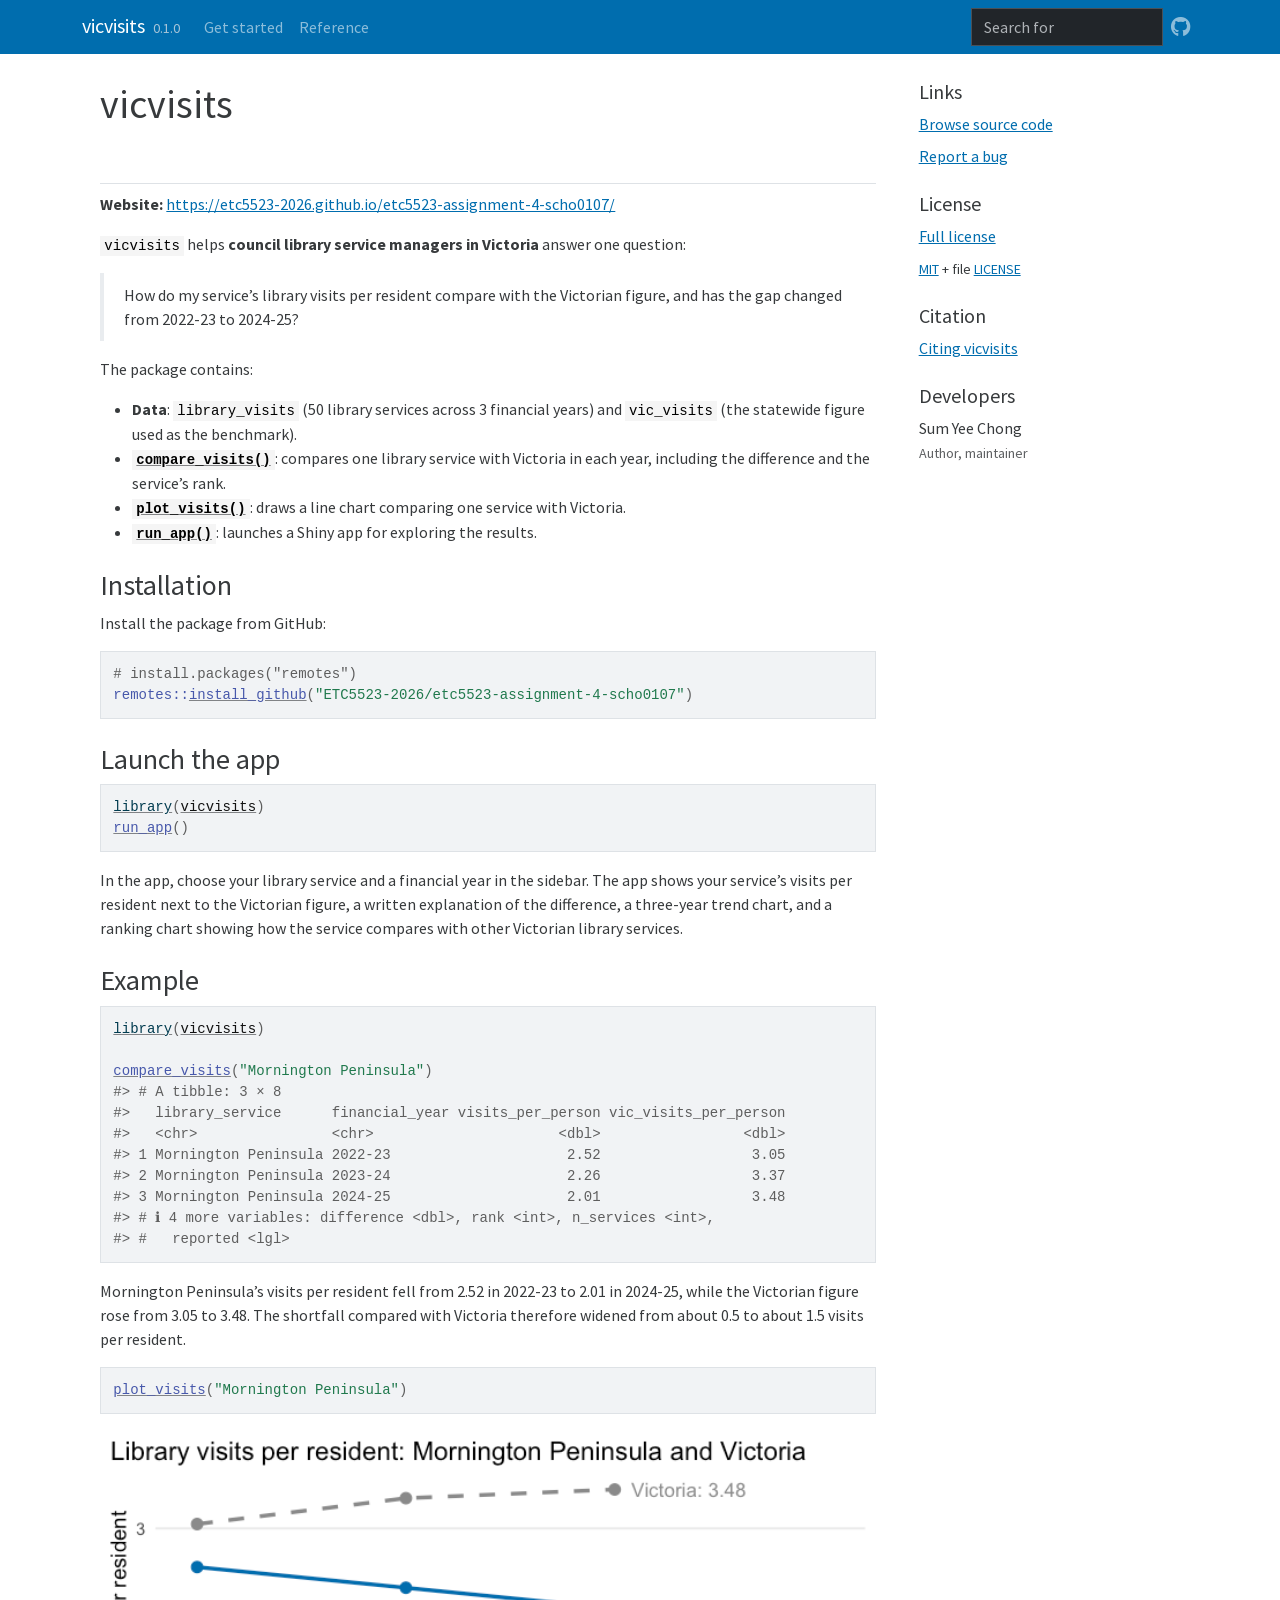
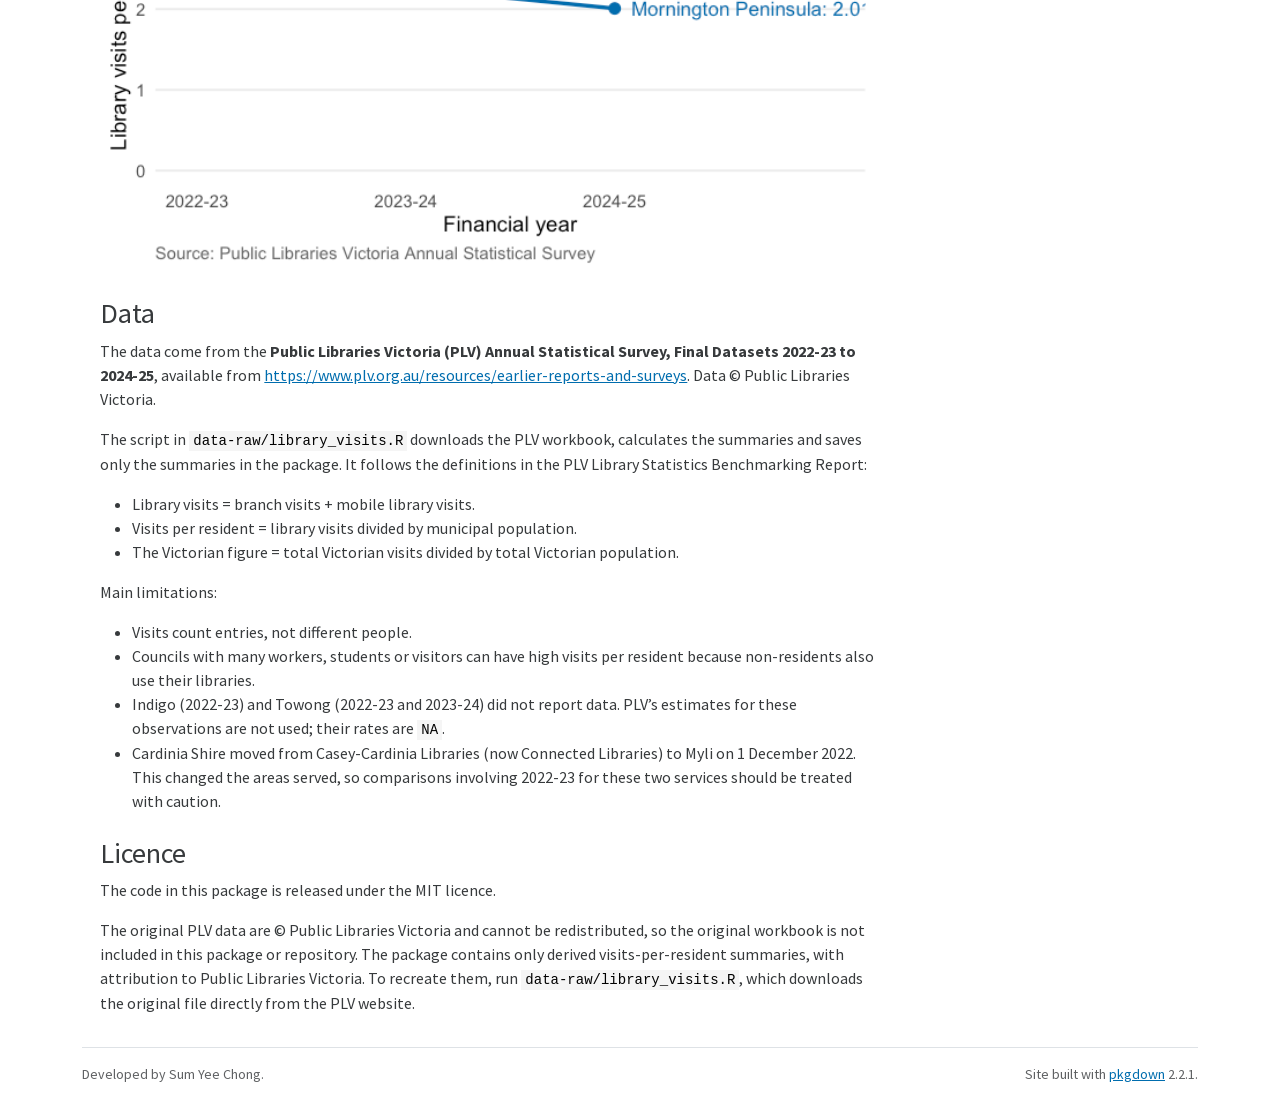
==== commit 14398f93: "Add website link to README" ====
--- a/docs/index.html
+++ b/docs/index.html
@@ -49,7 +49,7 @@
   <main id="main" class="col-md-9"><div class="section level1">
 <div class="page-header"><h1 id="vicvisits">vicvisits<a class="anchor" aria-label="anchor" href="#vicvisits"></a>
 </h1></div>
-<p><strong>Website:</strong></p>
+<p><strong>Website:</strong> <a href="https://etc5523-2026.github.io/etc5523-assignment-4-scho0107/" class="uri">https://etc5523-2026.github.io/etc5523-assignment-4-scho0107/</a></p>
 <p><code>vicvisits</code> helps <strong>council library service managers in Victoria</strong> answer one question:</p>
 <blockquote>
 <p>How do my service’s library visits per resident compare with the Victorian figure, and has the gap changed from 2022-23 to 2024-25?</p>
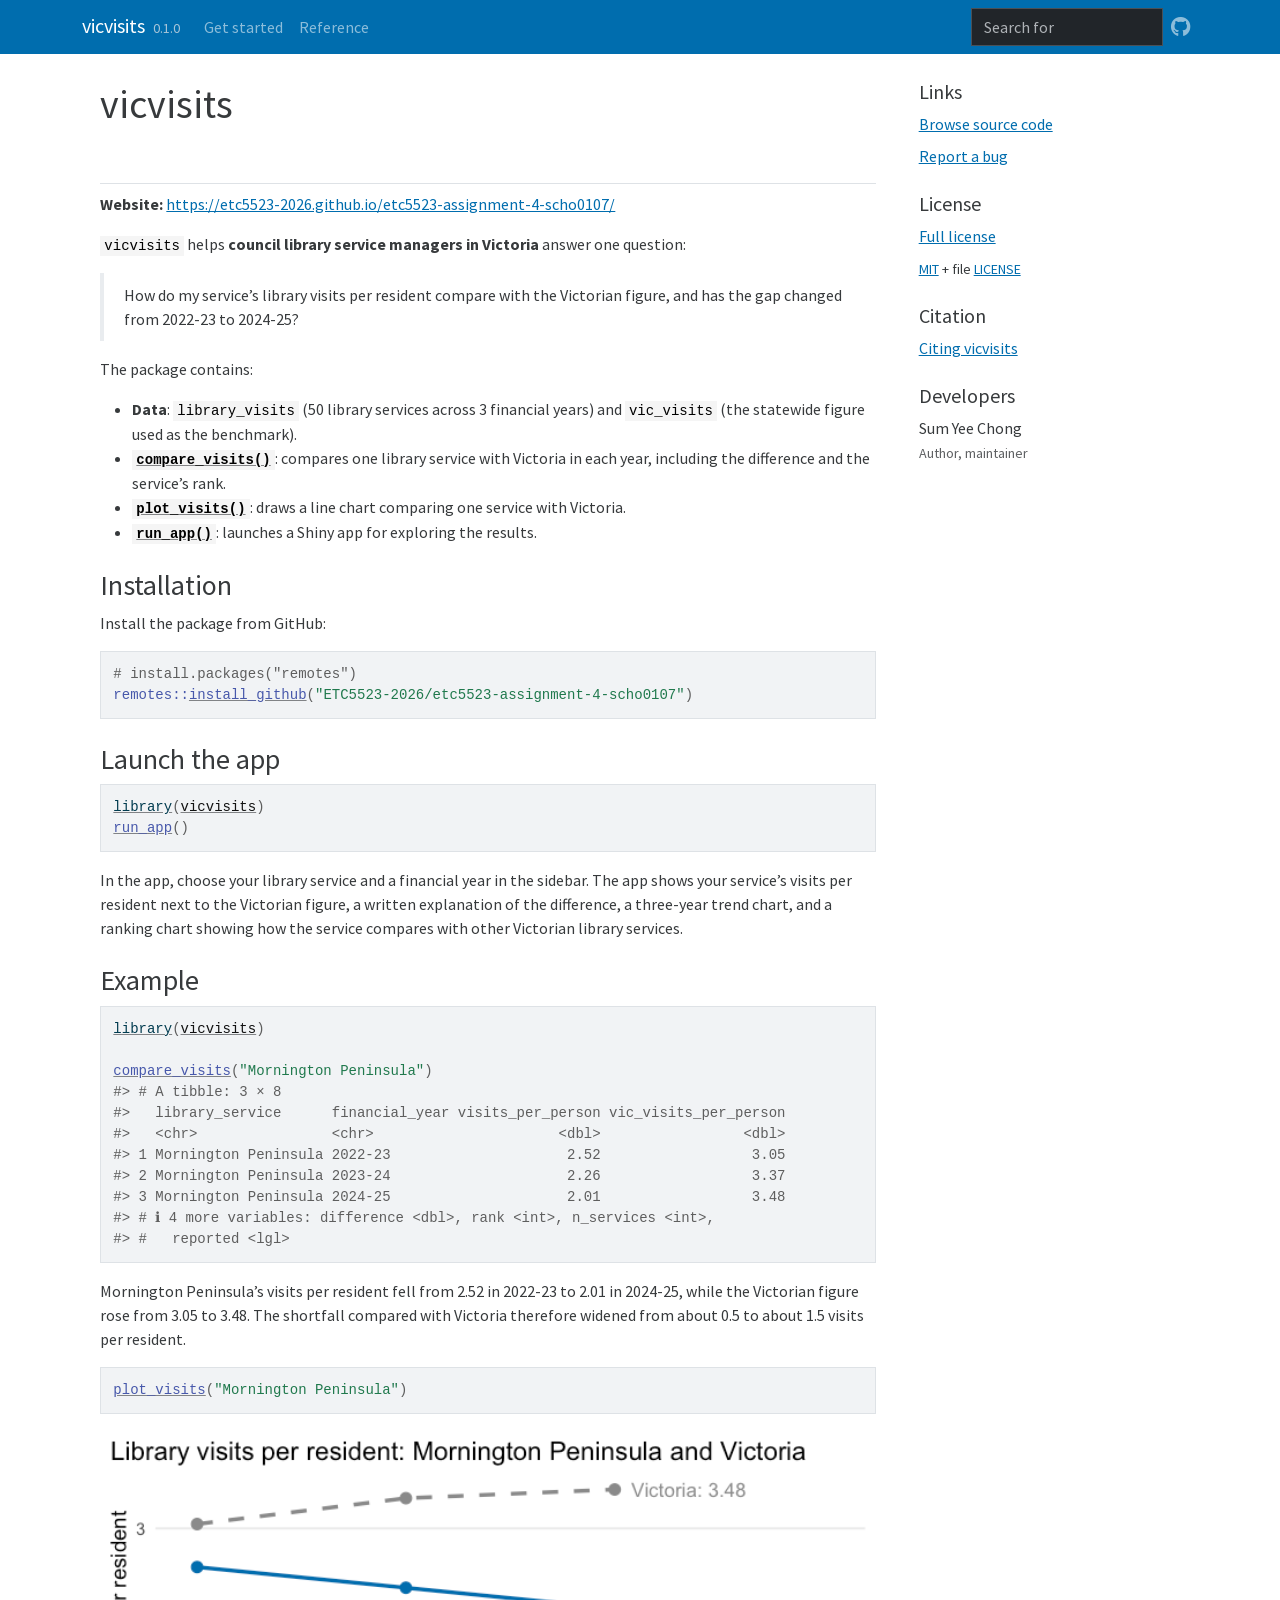
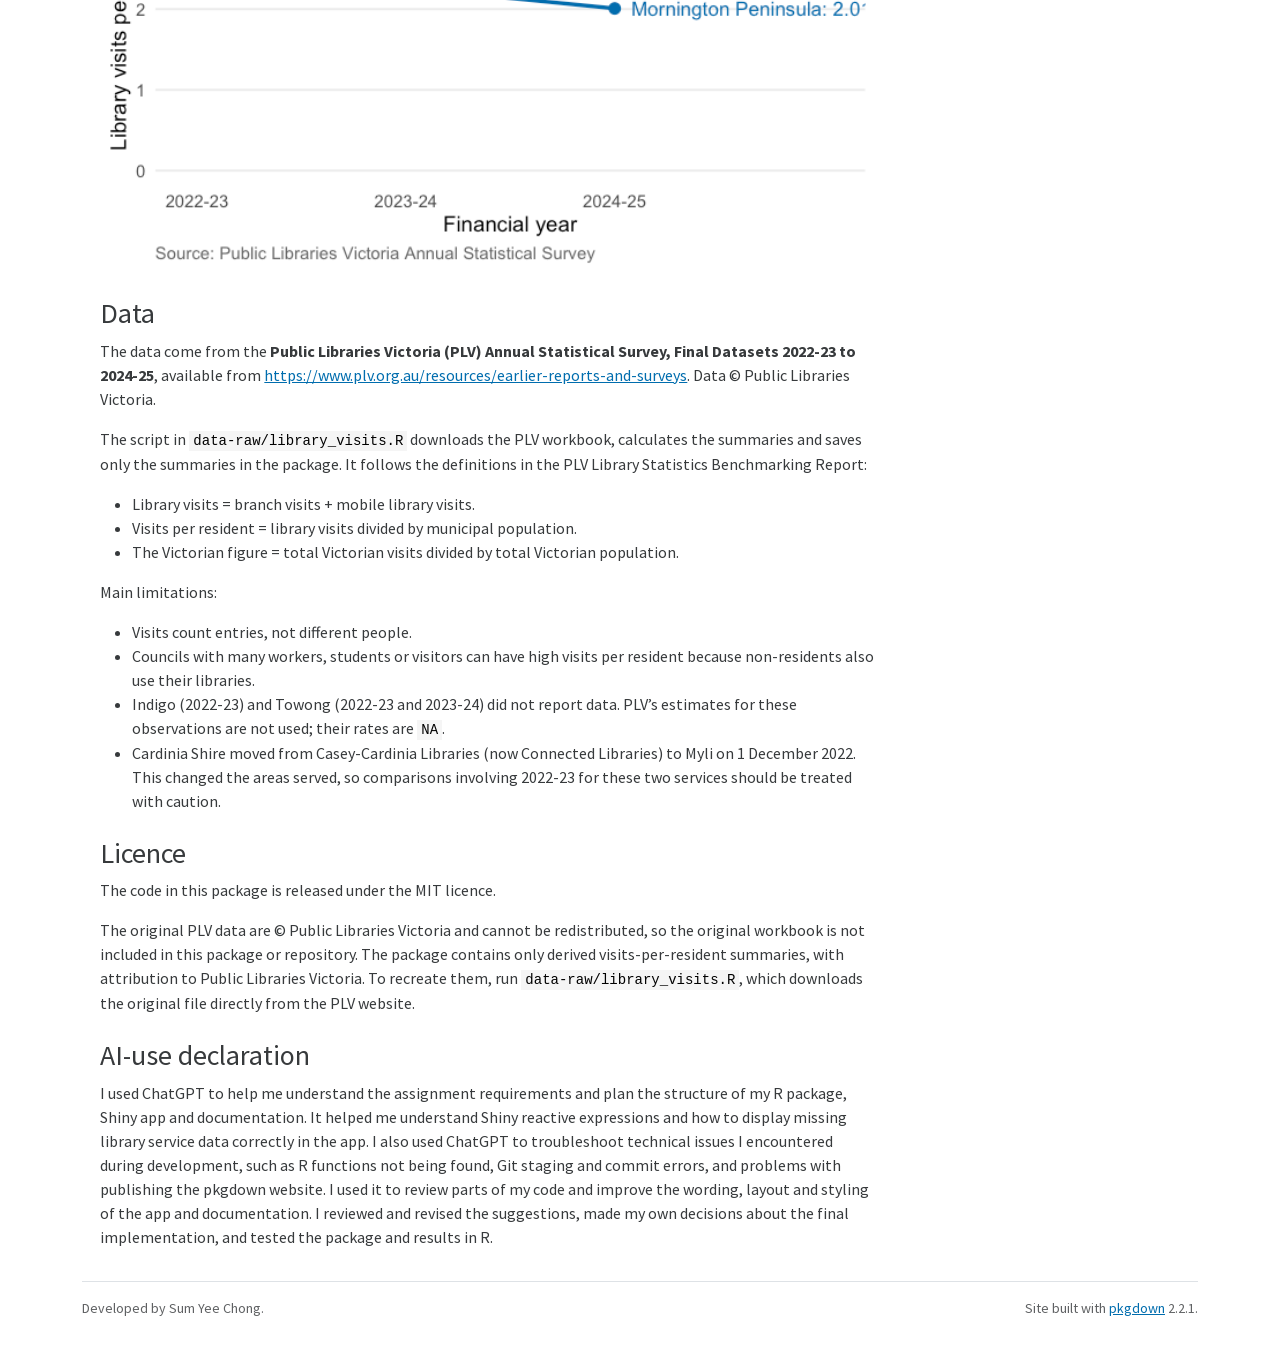
==== commit 9b02ddd6: "Add generative AI declaration" ====
--- a/docs/index.html
+++ b/docs/index.html
@@ -125,6 +125,11 @@
 <p>The code in this package is released under the MIT licence.</p>
 <p>The original PLV data are © Public Libraries Victoria and cannot be redistributed, so the original workbook is not included in this package or repository. The package contains only derived visits-per-resident summaries, with attribution to Public Libraries Victoria. To recreate them, run <code>data-raw/library_visits.R</code>, which downloads the original file directly from the PLV website.</p>
 </div>
+<div class="section level2">
+<h2 id="ai-use-declaration">AI-use declaration<a class="anchor" aria-label="anchor" href="#ai-use-declaration"></a>
+</h2>
+<p>I used ChatGPT to help me understand the assignment requirements and plan the structure of my R package, Shiny app and documentation. It helped me understand Shiny reactive expressions and how to display missing library service data correctly in the app. I also used ChatGPT to troubleshoot technical issues I encountered during development, such as R functions not being found, Git staging and commit errors, and problems with publishing the pkgdown website. I used it to review parts of my code and improve the wording, layout and styling of the app and documentation. I reviewed and revised the suggestions, made my own decisions about the final implementation, and tested the package and results in R.</p>
+</div>
 </div>
   </main><aside class="col-md-3"><div class="links">
 <h2 data-toc-skip>Links</h2>
